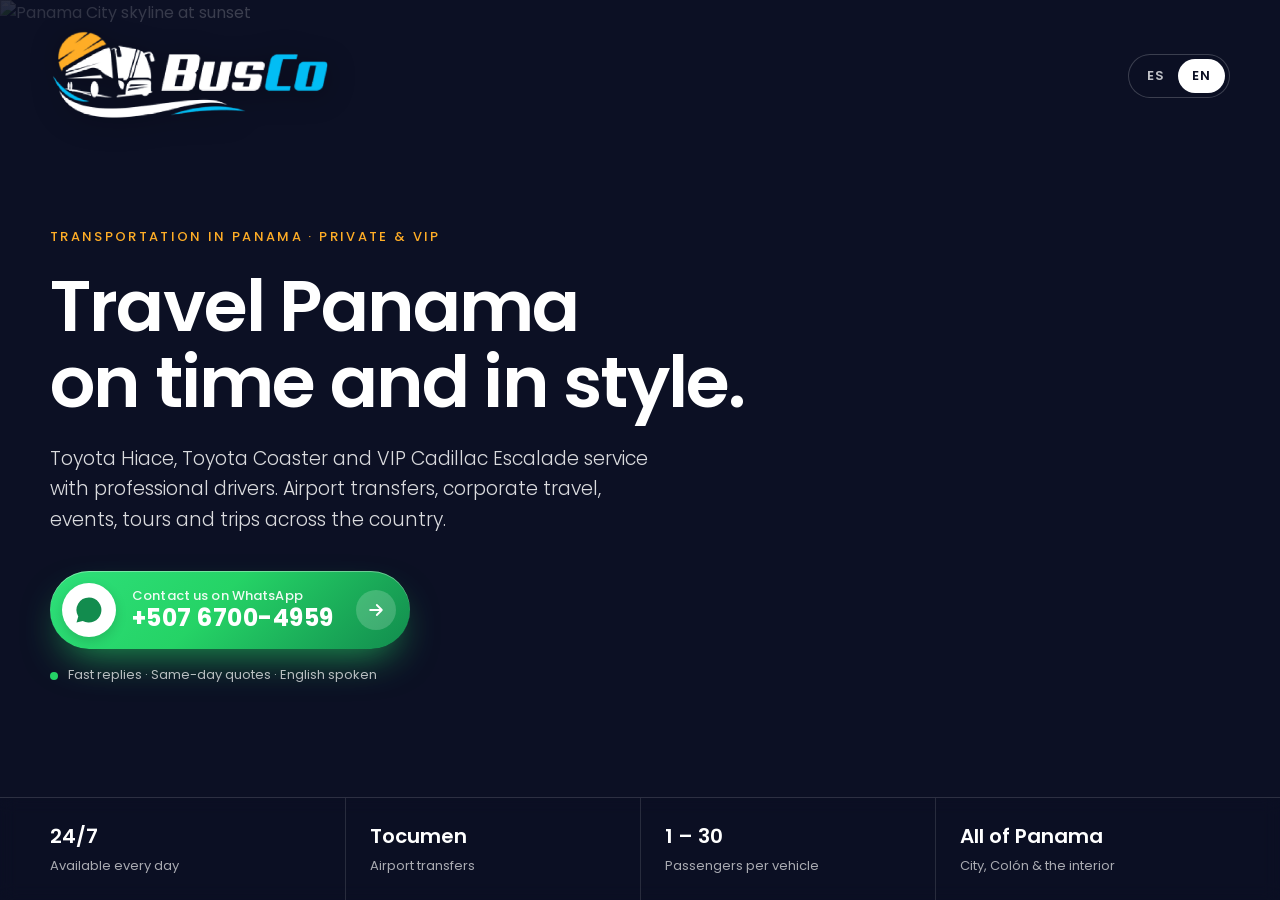
==== en/index.html @ 47177005 "Versión en inglés (/en/), selector ES|EN y SEO "transportation in Panama" Co-Authored-By: Claude Opu" ====
<!doctype html>
<html lang="en">
<head>
<meta charset="utf-8">
<meta name="viewport" content="width=device-width, initial-scale=1">
<title>Transportation in Panama | BusCo – Private Buses, Airport Transfers & VIP Escalade</title>
<meta name="description" content="Transportation in Panama with BusCo: private Toyota Hiace, Toyota Coaster and VIP Cadillac Escalade service with professional drivers. Tocumen airport transfers, tours, events, corporate travel and trips to Colón and the interior. WhatsApp +507 6700-4959.">
<meta name="keywords" content="transportation in Panama, Panama transportation, private transportation Panama, Panama airport transfer, Tocumen airport shuttle, bus rental Panama, Toyota Coaster Panama, Toyota Hiace Panama, VIP chauffeur Panama, Escalade chauffeur, Panama City tours transportation, corporate transportation Panama, Panama to Colón transfer">
<link rel="canonical" href="https://www.buscopty.com/en/">
<link rel="alternate" hreflang="es" href="https://www.buscopty.com/">
<link rel="alternate" hreflang="en" href="https://www.buscopty.com/en/">
<link rel="alternate" hreflang="x-default" href="https://www.buscopty.com/">
<meta name="theme-color" content="#2E3A6B">
<link rel="icon" href="/assets/favicon.png" type="image/png">

<meta property="og:type" content="website">
<meta property="og:locale" content="en_US">
<meta property="og:site_name" content="BusCo">
<meta property="og:title" content="Transportation in Panama | BusCo">
<meta property="og:description" content="Hiace, Coaster and VIP Escalade with professional drivers. On time, safe and comfortable. Get a quote on WhatsApp: +507 6700-4959.">
<meta property="og:url" content="https://www.buscopty.com/en/">
<meta property="og:image" content="https://images.unsplash.com/photo-1773424216455-a936cba886c3?w=1200&h=630&q=75&auto=format&fit=crop">
<meta name="twitter:card" content="summary_large_image">

<script type="application/ld+json">
{
  "@context": "https://schema.org",
  "@type": "LocalBusiness",
  "@id": "https://www.buscopty.com/#empresa",
  "name": "BusCo",
  "description": "Private transportation company in Panama: Toyota Coaster buses, Toyota Hiace vans and VIP Cadillac Escalade service.",
  "url": "https://www.buscopty.com/en/",
  "logo": "https://www.buscopty.com/assets/logo-busco.png",
  "telephone": "+507-6700-4959",
  "priceRange": "$$",
  "address": {
    "@type": "PostalAddress",
    "streetAddress": "Street Mall, Oficina 216, San Francisco",
    "addressLocality": "Ciudad de Panamá",
    "addressRegion": "Panamá",
    "addressCountry": "PA"
  },
  "areaServed": [
    {"@type": "Country", "name": "Panamá"},
    {"@type": "City", "name": "Ciudad de Panamá"},
    {"@type": "City", "name": "Colón"}
  ],
  "openingHoursSpecification": {
    "@type": "OpeningHoursSpecification",
    "dayOfWeek": ["Monday","Tuesday","Wednesday","Thursday","Friday","Saturday","Sunday"],
    "opens": "00:00",
    "closes": "23:59"
  },
  "makesOffer": [
    {"@type": "Offer", "itemOffered": {"@type": "Service", "name": "Toyota Hiace transportation"}},
    {"@type": "Offer", "itemOffered": {"@type": "Service", "name": "Toyota Coaster bus transportation"}},
    {"@type": "Offer", "itemOffered": {"@type": "Service", "name": "VIP Cadillac Escalade service"}},
    {"@type": "Offer", "itemOffered": {"@type": "Service", "name": "Tocumen International Airport transfers"}}
  ]
}
</script>

<link rel="preconnect" href="https://fonts.googleapis.com">
<link rel="preconnect" href="https://fonts.gstatic.com" crossorigin>
<link rel="preconnect" href="https://images.unsplash.com">
<link href="https://fonts.googleapis.com/css2?family=Poppins:wght@300;400;500;600;700&display=swap" rel="stylesheet">
<link rel="stylesheet" href="/styles.css">
</head>
<body>
<main class="hero">
  <img class="hero-img" src="https://images.unsplash.com/photo-1773424216455-a936cba886c3?w=2000&q=75&auto=format&fit=crop" srcset="https://images.unsplash.com/photo-1773424216455-a936cba886c3?w=900&q=70&auto=format&fit=crop 900w, https://images.unsplash.com/photo-1773424216455-a936cba886c3?w=1600&q=72&auto=format&fit=crop 1600w, https://images.unsplash.com/photo-1773424216455-a936cba886c3?w=2400&q=72&auto=format&fit=crop 2400w" sizes="100vw" alt="Panama City skyline at sunset" fetchpriority="high">
  <div class="hero-shade" aria-hidden="true"></div>

  <header class="wrap top">
    <img src="/assets/logo-busco-blanco.png" alt="BusCo private transportation in Panama" class="logo" width="942" height="318">
    <nav class="lang" aria-label="Language / Idioma">
      <a href="/" hreflang="es" lang="es">ES</a>
      <a href="/en/" hreflang="en" aria-current="page">EN</a>
    </nav>
  </header>

  <section class="wrap hero-in">
    <p class="eyebrow">Transportation in Panama · Private & VIP</p>
    <h1>Travel Panama<br>on time and in style.</h1>
    <p class="lead">Toyota Hiace, Toyota Coaster and VIP Cadillac Escalade service with professional drivers. Airport transfers, corporate travel, events, tours and trips across the country.</p>
    <a class="wa-btn" href="https://wa.me/50767004959?text=Hi%20BusCo%2C%20I%27d%20like%20a%20quote%20for%20transportation" target="_blank" rel="noopener" aria-label="Contact us on WhatsApp at +507 6700-4959">
      <span class="wa-ico"><svg viewBox="0 0 24 24" aria-hidden="true"><path fill="currentColor" d="M12 2a10 10 0 0 0-8.6 15.1L2 22l5-1.3A10 10 0 1 0 12 2Zm4.5 12.1c-.2-.1-1.5-.7-1.7-.8-.2-.1-.4-.1-.6.1l-.8 1c-.1.2-.3.2-.5.1a6.7 6.7 0 0 1-3.3-2.9c-.2-.4.2-.4.7-1.3.1-.2 0-.3 0-.4l-.8-1.9c-.2-.5-.4-.4-.6-.4h-.5a1 1 0 0 0-.7.3 3 3 0 0 0-.9 2.2 5.2 5.2 0 0 0 1.1 2.7 11.8 11.8 0 0 0 4.5 4c1.7.7 2.3.8 3.2.6.5-.1 1.5-.6 1.7-1.2.2-.6.2-1.1.2-1.2-.1-.1-.3-.2-.5-.3Z"/></svg></span>
      <span class="wa-txt"><small>Contact us on WhatsApp</small><b>+507 6700-4959</b></span>
      <span class="wa-arrow" aria-hidden="true"><svg viewBox="0 0 24 24"><path d="M5 12h14M13 6l6 6-6 6" fill="none" stroke="currentColor" stroke-width="2.2" stroke-linecap="round" stroke-linejoin="round"/></svg></span>
    </a>
    <p class="wa-note"><span class="live"></span> Fast replies · Same-day quotes · English spoken</p>
  </section>

  <footer class="trust">
    <div class="wrap trust-in">
      <div><strong>24/7</strong><span>Available every day</span></div>
      <div><strong>Tocumen</strong><span>Airport transfers</span></div>
      <div><strong>1 – 30</strong><span>Passengers per vehicle</span></div>
      <div><strong>All of Panama</strong><span>City, Colón & the interior</span></div>
    </div>
  </footer>
</main>
</body>
</html>
---- styles.css ----
:root{
  --navy:#2E3A6B; --ink-dark:#0C1024;
  --cyan:#1FB3EC; --sun:#FFAD26;
  --wa:#25D366; --wa-dark:#128C4E;
}
*{box-sizing:border-box;margin:0;padding:0}
html,body{height:100%}
body{font-family:Poppins,system-ui,-apple-system,Segoe UI,sans-serif;color:#fff;background:var(--ink-dark);line-height:1.6;-webkit-font-smoothing:antialiased}
img,svg{display:block;max-width:100%}
a{color:inherit;text-decoration:none}
.wrap{width:min(1180px,100% - 40px);margin-inline:auto}

/* Página única */
.hero{position:relative;min-height:100vh;min-height:100svh;display:flex;flex-direction:column;overflow:hidden}
.hero-img{position:absolute;inset:0;width:100%;height:100%;object-fit:cover;object-position:center 40%}
.hero-shade{position:absolute;inset:0;background:linear-gradient(180deg,rgba(12,16,36,.65) 0%,rgba(12,16,36,.15) 30%,rgba(12,16,36,.5) 65%,rgba(12,16,36,.92) 100%),linear-gradient(90deg,rgba(12,16,36,.65) 0%,rgba(12,16,36,0) 70%)}

.top{position:relative;padding-top:28px}
.logo{height:96px;width:auto;filter:drop-shadow(0 4px 14px rgba(0,0,0,.35))}

.hero-in{position:relative;flex:1;display:flex;flex-direction:column;justify-content:center;padding:48px 0 56px}
.eyebrow{font-size:13px;font-weight:500;letter-spacing:.18em;text-transform:uppercase;color:var(--sun);margin-bottom:20px}
h1{font-size:clamp(36px,5.6vw,72px);line-height:1.06;font-weight:600;letter-spacing:-.025em;max-width:880px}
.lead{font-size:clamp(16px,1.5vw,19px);font-weight:300;color:rgba(255,255,255,.85);margin:24px 0 36px;max-width:600px}

/* Botón WhatsApp */
.wa-btn{align-self:flex-start;display:inline-flex;align-items:center;gap:16px;padding:12px 14px 12px 12px;border-radius:999px;
  background:linear-gradient(135deg,#2EE07A 0%,var(--wa) 45%,var(--wa-dark) 100%);
  box-shadow:0 18px 40px -14px rgba(37,211,102,.75),inset 0 1px 0 rgba(255,255,255,.35);
  transition:transform .25s cubic-bezier(.2,.7,.2,1),box-shadow .25s ease}
.wa-btn:hover{transform:translateY(-3px);box-shadow:0 24px 48px -14px rgba(37,211,102,.9),inset 0 1px 0 rgba(255,255,255,.35)}
.wa-btn:active{transform:translateY(0) scale(.98)}
.wa-ico{display:grid;place-items:center;width:54px;height:54px;border-radius:50%;background:#fff;color:var(--wa-dark);flex:none;box-shadow:0 4px 12px rgba(0,0,0,.15)}
.wa-ico svg{width:30px;height:30px}
.wa-txt{display:flex;flex-direction:column;line-height:1.15;padding-right:6px}
.wa-txt small{font-size:13px;font-weight:500;opacity:.92;letter-spacing:.01em}
.wa-txt b{font-size:24px;font-weight:700;letter-spacing:.02em}
.wa-arrow{display:grid;place-items:center;width:40px;height:40px;border-radius:50%;background:rgba(255,255,255,.18);flex:none;transition:transform .25s ease,background .25s}
.wa-arrow svg{width:20px;height:20px}
.wa-btn:hover .wa-arrow{transform:translateX(3px);background:rgba(255,255,255,.28)}
.wa-note{display:flex;align-items:center;gap:10px;margin-top:16px;font-size:13px;color:rgba(255,255,255,.7)}
.live{width:8px;height:8px;border-radius:50%;background:var(--wa);box-shadow:0 0 0 0 rgba(37,211,102,.6);animation:live 2s ease-out infinite}
@keyframes live{0%{box-shadow:0 0 0 0 rgba(37,211,102,.6)}100%{box-shadow:0 0 0 10px rgba(37,211,102,0)}}

/* Franja inferior */
.trust{position:relative;border-top:1px solid rgba(255,255,255,.14);background:rgba(12,16,36,.55);backdrop-filter:blur(8px)}
.trust-in{display:grid;grid-template-columns:repeat(4,1fr)}
.trust-in div{padding:22px 0 22px 24px;border-left:1px solid rgba(255,255,255,.12)}
.trust-in div:first-child{border-left:none;padding-left:0}
.trust strong{display:block;font-size:20px;font-weight:600}
.trust span{font-size:13px;color:rgba(255,255,255,.65)}

@media (max-width:860px){
  .trust-in{grid-template-columns:1fr 1fr}
  .trust-in div:nth-child(3){border-left:none;padding-left:0}
  .trust-in div:nth-child(n+3){border-top:1px solid rgba(255,255,255,.12)}
}
@media (max-width:640px){
  .top{padding-top:22px}
  .logo{height:72px}
  .hero-in{padding:32px 0 36px}
  .lead{margin:18px 0 28px}
  .wa-btn{align-self:stretch}
  .wa-txt{flex:1}
  .wa-txt b{font-size:22px}
  .trust-in div{padding:16px 0 16px 16px}
  .trust strong{font-size:16px}
  .trust span{font-size:12px}
}
@media (prefers-reduced-motion:reduce){
  *{animation:none!important;transition:none!important}
}

/* Selector de idioma */
.top{display:flex;align-items:center;justify-content:space-between;gap:16px}
.lang{display:flex;padding:4px;border-radius:999px;background:rgba(12,16,36,.45);border:1px solid rgba(255,255,255,.2);backdrop-filter:blur(8px)}
.lang a{font-size:13px;font-weight:600;letter-spacing:.06em;padding:7px 14px;border-radius:999px;color:rgba(255,255,255,.75);transition:background .2s,color .2s}
.lang a:hover{color:#fff}
.lang a[aria-current="page"]{background:#fff;color:var(--ink-dark)}
.wa-txt b{white-space:nowrap}
@media (max-width:640px){ html[lang="en"] .wa-txt b{font-size:clamp(17px,5.2vw,22px)} .wa-btn{gap:12px} }
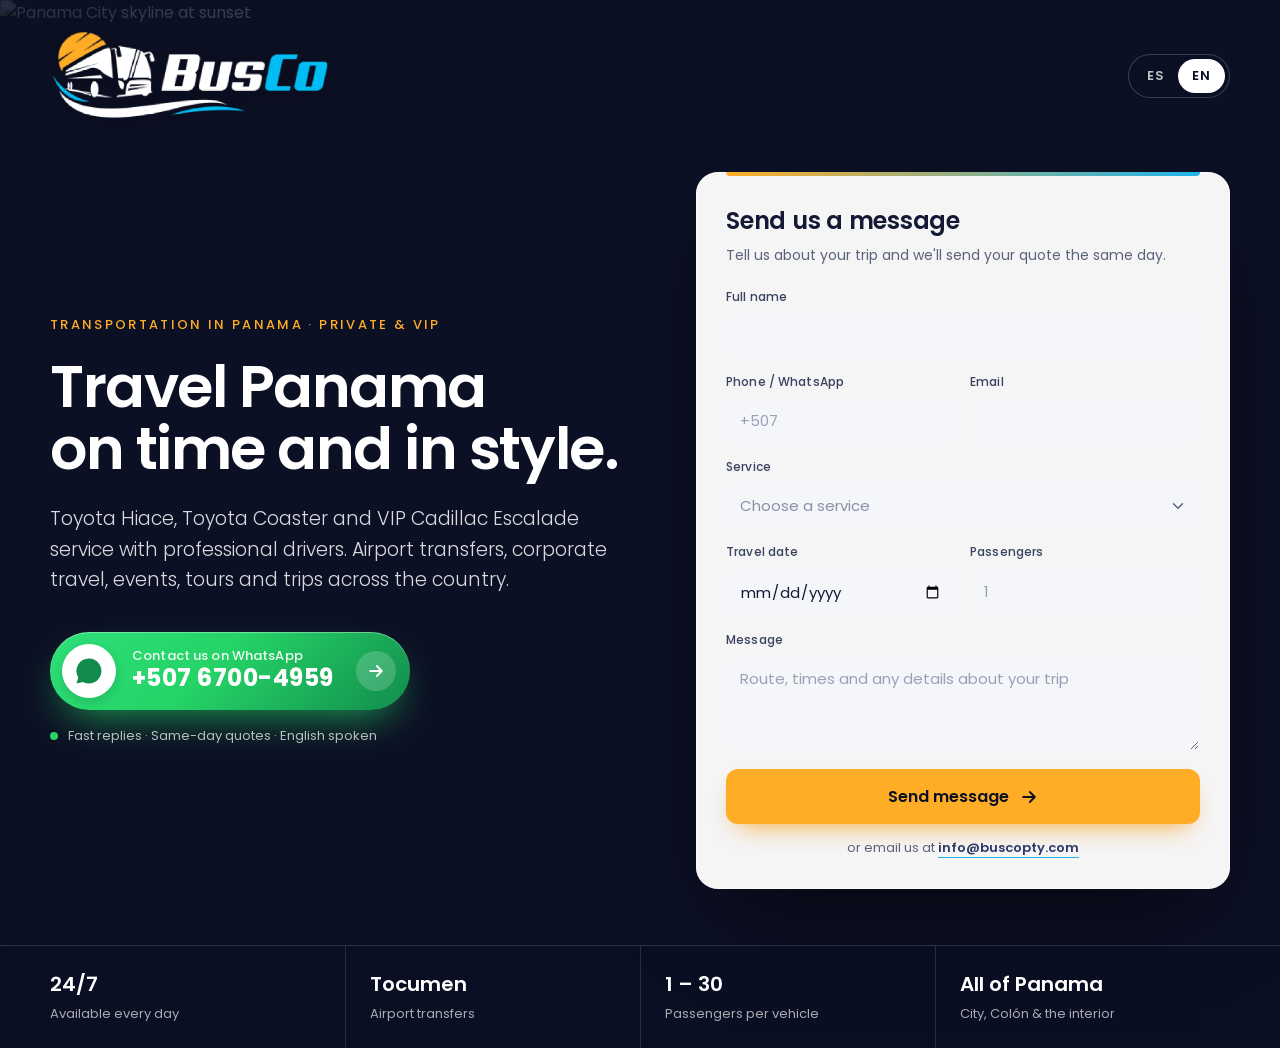
==== commit cc08d9f2: "Formulario de contacto en la portada (ES/EN) hacia info@buscopty.com Co-Authored-By: Claude Opus 5.5" ====
--- a/en/index.html
+++ b/en/index.html
@@ -32,6 +32,7 @@
   "url": "https://www.buscopty.com/en/",
   "logo": "https://www.buscopty.com/assets/logo-busco.png",
   "telephone": "+507-6700-4959",
+  "email": "info@buscopty.com",
   "priceRange": "$$",
   "address": {
     "@type": "PostalAddress",
@@ -80,6 +81,7 @@
   </header>
 
   <section class="wrap hero-in">
+    <div class="hero-copy">
     <p class="eyebrow">Transportation in Panama · Private & VIP</p>
     <h1>Travel Panama<br>on time and in style.</h1>
     <p class="lead">Toyota Hiace, Toyota Coaster and VIP Cadillac Escalade service with professional drivers. Airport transfers, corporate travel, events, tours and trips across the country.</p>
@@ -89,6 +91,35 @@
       <span class="wa-arrow" aria-hidden="true"><svg viewBox="0 0 24 24"><path d="M5 12h14M13 6l6 6-6 6" fill="none" stroke="currentColor" stroke-width="2.2" stroke-linecap="round" stroke-linejoin="round"/></svg></span>
     </a>
     <p class="wa-note"><span class="live"></span> Fast replies · Same-day quotes · English spoken</p>
+    </div>
+    <form class="form-card" id="contact" action="https://api.web3forms.com/submit" method="POST" novalidate
+      data-sending="Sending…" data-error="Something went wrong. Please try again or email info@buscopty.com.">
+      <input type="hidden" name="access_key" value="WEB3FORMS_ACCESS_KEY">
+      <input type="hidden" name="subject" value="New request from buscopty.com (EN)">
+      <input type="hidden" name="from_name" value="BusCo Website">
+      <input type="checkbox" name="botcheck" class="hp" tabindex="-1" autocomplete="off" aria-hidden="true">
+      <div class="form-head">
+        <h2>Send us a message</h2>
+        <p>Tell us about your trip and we'll send your quote the same day.</p>
+      </div>
+      <div class="fields">
+        <label class="f full"><span>Full name</span><input name="name" type="text" autocomplete="name" required></label>
+        <label class="f"><span>Phone / WhatsApp</span><input name="phone" type="tel" autocomplete="tel" inputmode="tel" placeholder="+507" required></label>
+        <label class="f"><span>Email</span><input name="email" type="email" autocomplete="email" required></label>
+        <label class="f full"><span>Service</span><select name="service" required><option value="" disabled selected>Choose a service</option><option>Airport transfer</option><option>Toyota Hiace (up to 15 pax)</option><option>Toyota Coaster (up to 30 pax)</option><option>VIP Cadillac Escalade</option><option>Tour / sightseeing</option><option>Event / wedding</option><option>Corporate transportation</option><option>Other</option></select></label>
+        <label class="f"><span>Travel date</span><input name="date" type="date"></label>
+        <label class="f"><span>Passengers</span><input name="passengers" type="number" min="1" max="60" inputmode="numeric" placeholder="1"></label>
+        <label class="f full"><span>Message</span><textarea name="message" rows="3" placeholder="Route, times and any details about your trip"></textarea></label>
+      </div>
+      <button class="send" type="submit"><span>Send message</span><svg viewBox="0 0 24 24" aria-hidden="true"><path d="M5 12h14M13 6l6 6-6 6" fill="none" stroke="currentColor" stroke-width="2.2" stroke-linecap="round" stroke-linejoin="round"/></svg></button>
+      <p class="form-alt">or email us at <a href="mailto:info@buscopty.com">info@buscopty.com</a></p>
+      <p class="form-error" role="alert" hidden></p>
+      <div class="form-ok" hidden>
+        <span class="ok-ico"><svg viewBox="0 0 24 24" aria-hidden="true"><path d="M5 12.5l4.5 4.5L19 7.5" fill="none" stroke="currentColor" stroke-width="2.6" stroke-linecap="round" stroke-linejoin="round"/></svg></span>
+        <h3>Message sent!</h3><p>Thank you, we'll get back to you very soon. For anything urgent, message us on WhatsApp.</p>
+        <button type="button" class="again">Send another message</button>
+      </div>
+    </form>
   </section>
 
   <footer class="trust">
@@ -100,5 +131,6 @@
     </div>
   </footer>
 </main>
+<script src="/form.js" defer></script>
 </body>
 </html>
--- a/styles.css
+++ b/styles.css
@@ -79,3 +79,53 @@
 .lang a[aria-current="page"]{background:#fff;color:var(--ink-dark)}
 .wa-txt b{white-space:nowrap}
 @media (max-width:640px){ html[lang="en"] .wa-txt b{font-size:clamp(17px,5.2vw,22px)} .wa-btn{gap:12px} }
+
+/* Portada con formulario */
+.hero-in{display:grid;grid-template-columns:minmax(0,1.05fr) minmax(0,.95fr);gap:56px;align-items:center}
+.hero-copy{display:flex;flex-direction:column;min-width:0}
+.hero-copy h1{font-size:clamp(34px,4.6vw,64px)}
+
+.form-card{position:relative;background:rgba(255,255,255,.96);color:#141A33;border-radius:22px;padding:30px;box-shadow:0 40px 90px -30px rgba(0,0,0,.65),0 0 0 1px rgba(255,255,255,.6) inset;backdrop-filter:blur(10px)}
+.form-card::before{content:"";position:absolute;left:30px;right:30px;top:0;height:4px;border-radius:0 0 4px 4px;background:linear-gradient(90deg,var(--sun),var(--cyan))}
+.form-head h2{font-size:24px;font-weight:600;letter-spacing:-.01em;color:#141A33}
+.form-head p{font-size:14px;color:#5B637C;margin:4px 0 20px}
+.fields{display:grid;grid-template-columns:1fr 1fr;gap:12px 14px}
+.f{display:flex;flex-direction:column;gap:6px;min-width:0}
+.f.full{grid-column:1/-1}
+.f span{font-size:12px;font-weight:500;color:#3A4260;letter-spacing:.01em}
+.f input,.f select,.f textarea{width:100%;font:inherit;font-size:15px;color:#141A33;background:#F4F6FA;border:1.5px solid transparent;border-radius:10px;padding:11px 13px;outline:none;transition:border-color .2s,background .2s,box-shadow .2s;appearance:none;-webkit-appearance:none}
+.f select{background-image:url("data:image/svg+xml,%3Csvg xmlns='http://www.w3.org/2000/svg' viewBox='0 0 24 24'%3E%3Cpath d='M6 9l6 6 6-6' stroke='%235B637C' stroke-width='2' fill='none' stroke-linecap='round'/%3E%3C/svg%3E");background-repeat:no-repeat;background-position:right 12px center;background-size:18px;padding-right:38px}
+.f select:invalid{color:#8A91A8}
+.f textarea{resize:vertical;min-height:84px}
+.f input::placeholder,.f textarea::placeholder{color:#9AA1B6}
+.f input:focus,.f select:focus,.f textarea:focus{background:#fff;border-color:var(--cyan);box-shadow:0 0 0 4px rgba(31,179,236,.15)}
+.f.invalid input,.f.invalid select{border-color:#E5484D;background:#FFF5F5}
+.send{margin-top:18px;width:100%;display:flex;align-items:center;justify-content:center;gap:10px;font:inherit;font-size:16px;font-weight:600;color:#0C1024;background:var(--sun);border:0;border-radius:12px;padding:15px 20px;cursor:pointer;box-shadow:0 12px 26px -12px rgba(245,154,12,.9);transition:transform .2s,background .2s,box-shadow .2s}
+.send svg{width:20px;height:20px;transition:transform .2s}
+.send:hover{background:#FFBC4A;transform:translateY(-1px)}
+.send:hover svg{transform:translateX(3px)}
+.send:active{transform:scale(.99)}
+.send:disabled{opacity:.7;cursor:progress}
+.form-alt{text-align:center;font-size:13px;color:#5B637C;margin-top:14px}
+.form-alt a{color:var(--navy);font-weight:600;border-bottom:1.5px solid var(--cyan)}
+.form-error{margin-top:12px;font-size:13px;color:#C62828;background:#FFF1F1;border-radius:8px;padding:10px 12px}
+.hp{position:absolute;left:-9999px;opacity:0;pointer-events:none}
+.form-ok{position:absolute;inset:0;border-radius:22px;background:#fff;display:flex;flex-direction:column;align-items:center;justify-content:center;text-align:center;padding:32px;gap:8px}
+.form-ok[hidden]{display:none}
+.ok-ico{display:grid;place-items:center;width:64px;height:64px;border-radius:50%;background:#E7F9EE;color:#16A34A;margin-bottom:8px}
+.ok-ico svg{width:32px;height:32px}
+.form-ok h3{font-size:22px;font-weight:600}
+.form-ok p{color:#5B637C;font-size:15px;max-width:320px}
+.again{margin-top:10px;font:inherit;font-size:14px;font-weight:600;color:var(--navy);background:none;border:0;border-bottom:1.5px solid var(--cyan);cursor:pointer;padding:2px 0}
+
+@media (max-width:980px){
+  .hero-in{grid-template-columns:1fr;gap:36px;padding-bottom:48px}
+  .form-card{max-width:560px}
+}
+@media (max-width:640px){
+  .form-card{padding:24px 18px;border-radius:18px}
+  .form-card::before{left:18px;right:18px}
+  .fields{grid-template-columns:1fr;gap:12px}
+  .f input[type=date]{min-height:46px}
+  .f input,.f select,.f textarea{font-size:16px}
+}
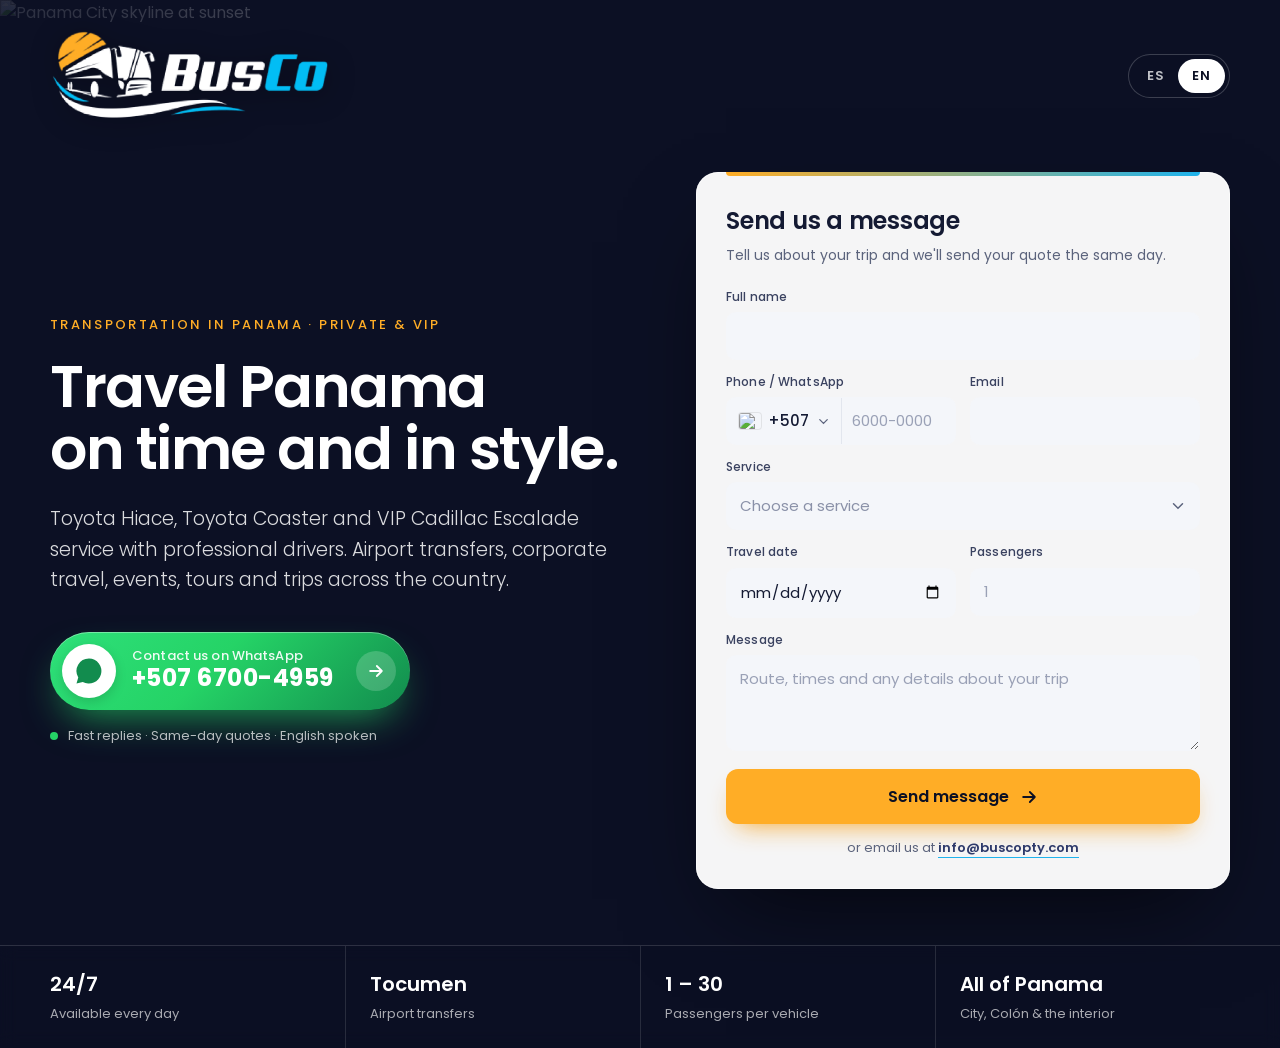
==== commit 82c0bc78: "Selector de código de país con bandera en el teléfono Co-Authored-By: Claude Opus 5.5 <noreply@anthr" ====
--- a/en/index.html
+++ b/en/index.html
@@ -94,7 +94,7 @@
     </div>
     <form class="form-card" id="contact" action="https://api.web3forms.com/submit" method="POST" novalidate
       data-sending="Sending…" data-error="Something went wrong. Please try again or email info@buscopty.com.">
-      <input type="hidden" name="access_key" value="WEB3FORMS_ACCESS_KEY">
+      <input type="hidden" name="access_key" value="e31294d4-28ee-43cc-a6aa-b04af35aa92d">
       <input type="hidden" name="subject" value="New request from buscopty.com (EN)">
       <input type="hidden" name="from_name" value="BusCo Website">
       <input type="checkbox" name="botcheck" class="hp" tabindex="-1" autocomplete="off" aria-hidden="true">
@@ -104,7 +104,17 @@
       </div>
       <div class="fields">
         <label class="f full"><span>Full name</span><input name="name" type="text" autocomplete="name" required></label>
-        <label class="f"><span>Phone / WhatsApp</span><input name="phone" type="tel" autocomplete="tel" inputmode="tel" placeholder="+507" required></label>
+        <div class="f"><span id="tel-l">Phone / WhatsApp</span>
+          <div class="tel">
+            <button type="button" class="cc" aria-haspopup="listbox" aria-expanded="false"><img src="https://flagcdn.com/w40/pa.png" alt="" width="22" height="16"><b>+507</b><svg viewBox="0 0 24 24" aria-hidden="true"><path d="M6 9l6 6 6-6" stroke="currentColor" stroke-width="2" fill="none" stroke-linecap="round"/></svg></button>
+            <input type="tel" autocomplete="tel-national" inputmode="tel" placeholder="6000-0000" aria-labelledby="tel-l" required>
+            <div class="cc-panel" data-empty="No results" hidden>
+              <input type="search" placeholder="Search country or code" aria-label="Search country or code" autocomplete="off">
+              <ul role="listbox" aria-label="Phone / WhatsApp"></ul>
+            </div>
+          </div>
+          <input type="hidden" name="phone">
+        </div>
         <label class="f"><span>Email</span><input name="email" type="email" autocomplete="email" required></label>
         <label class="f full"><span>Service</span><select name="service" required><option value="" disabled selected>Choose a service</option><option>Airport transfer</option><option>Toyota Hiace (up to 15 pax)</option><option>Toyota Coaster (up to 30 pax)</option><option>VIP Cadillac Escalade</option><option>Tour / sightseeing</option><option>Event / wedding</option><option>Corporate transportation</option><option>Other</option></select></label>
         <label class="f"><span>Travel date</span><input name="date" type="date"></label>
@@ -131,6 +141,7 @@
     </div>
   </footer>
 </main>
+<script src="/phone.js" defer></script>
 <script src="/form.js" defer></script>
 </body>
 </html>
--- a/styles.css
+++ b/styles.css
@@ -129,3 +129,29 @@
   .f input[type=date]{min-height:46px}
   .f input,.f select,.f textarea{font-size:16px}
 }
+
+/* Teléfono con código de país */
+.tel{position:relative;display:flex;background:#F4F6FA;border:1.5px solid transparent;border-radius:10px;transition:border-color .2s,background .2s,box-shadow .2s}
+.tel:focus-within{background:#fff;border-color:var(--cyan);box-shadow:0 0 0 4px rgba(31,179,236,.15)}
+.f.invalid .tel{border-color:#E5484D;background:#FFF5F5}
+.f .tel input[type=tel]{flex:1;min-width:0;background:transparent;border:0;box-shadow:none;padding-left:10px}
+.cc{display:flex;align-items:center;gap:7px;flex:none;font:inherit;font-size:15px;color:#141A33;background:none;border:0;border-right:1.5px solid #E2E6EE;padding:0 10px 0 12px;cursor:pointer;border-radius:10px 0 0 10px}
+.cc:hover{background:rgba(46,58,107,.05)}
+.cc img{width:22px;height:16px;object-fit:cover;border-radius:3px;box-shadow:0 0 0 1px rgba(0,0,0,.08)}
+.cc b{font-weight:500}
+.cc svg{flex:none;width:15px;height:15px;color:#5B637C;transition:transform .2s}
+.cc[aria-expanded=true] svg{transform:rotate(180deg)}
+.cc-panel{position:absolute;z-index:20;top:calc(100% + 6px);left:-1.5px;width:300px;max-width:calc(100vw - 56px);background:#fff;border-radius:12px;box-shadow:0 24px 50px -12px rgba(12,16,36,.35),0 0 0 1px rgba(12,16,36,.08);padding:8px;color:#141A33}
+.cc-panel[hidden]{display:none}
+.f .cc-panel input{background:#F4F6FA;padding:9px 12px;font-size:14px;margin-bottom:6px}
+.cc-panel ul{list-style:none;max-height:240px;overflow-y:auto;overscroll-behavior:contain}
+.cc-panel li{display:flex;align-items:center;gap:10px;padding:8px 10px;border-radius:8px;font-size:14px;cursor:pointer}
+.cc-panel li:hover{background:#F4F6FA}
+.cc-panel li[aria-selected=true]{background:rgba(31,179,236,.12);font-weight:500}
+.cc-panel li.sep{margin-bottom:5px;position:relative}
+.cc-panel li.sep::after{content:"";position:absolute;left:10px;right:10px;bottom:-3px;height:1px;background:#E2E6EE}
+.cc-panel li img{width:22px;height:16px;object-fit:cover;border-radius:3px;flex:none;box-shadow:0 0 0 1px rgba(0,0,0,.08)}
+.cc-panel li span{flex:1;min-width:0;overflow:hidden;text-overflow:ellipsis;white-space:nowrap}
+.cc-panel li em{font-style:normal;color:#5B637C;font-size:13px}
+.cc-panel li.empty{color:#8A91A8;cursor:default}
+@media (max-width:640px){ .cc-panel{width:100%;left:0;max-width:none} .cc-panel li{padding:10px} }
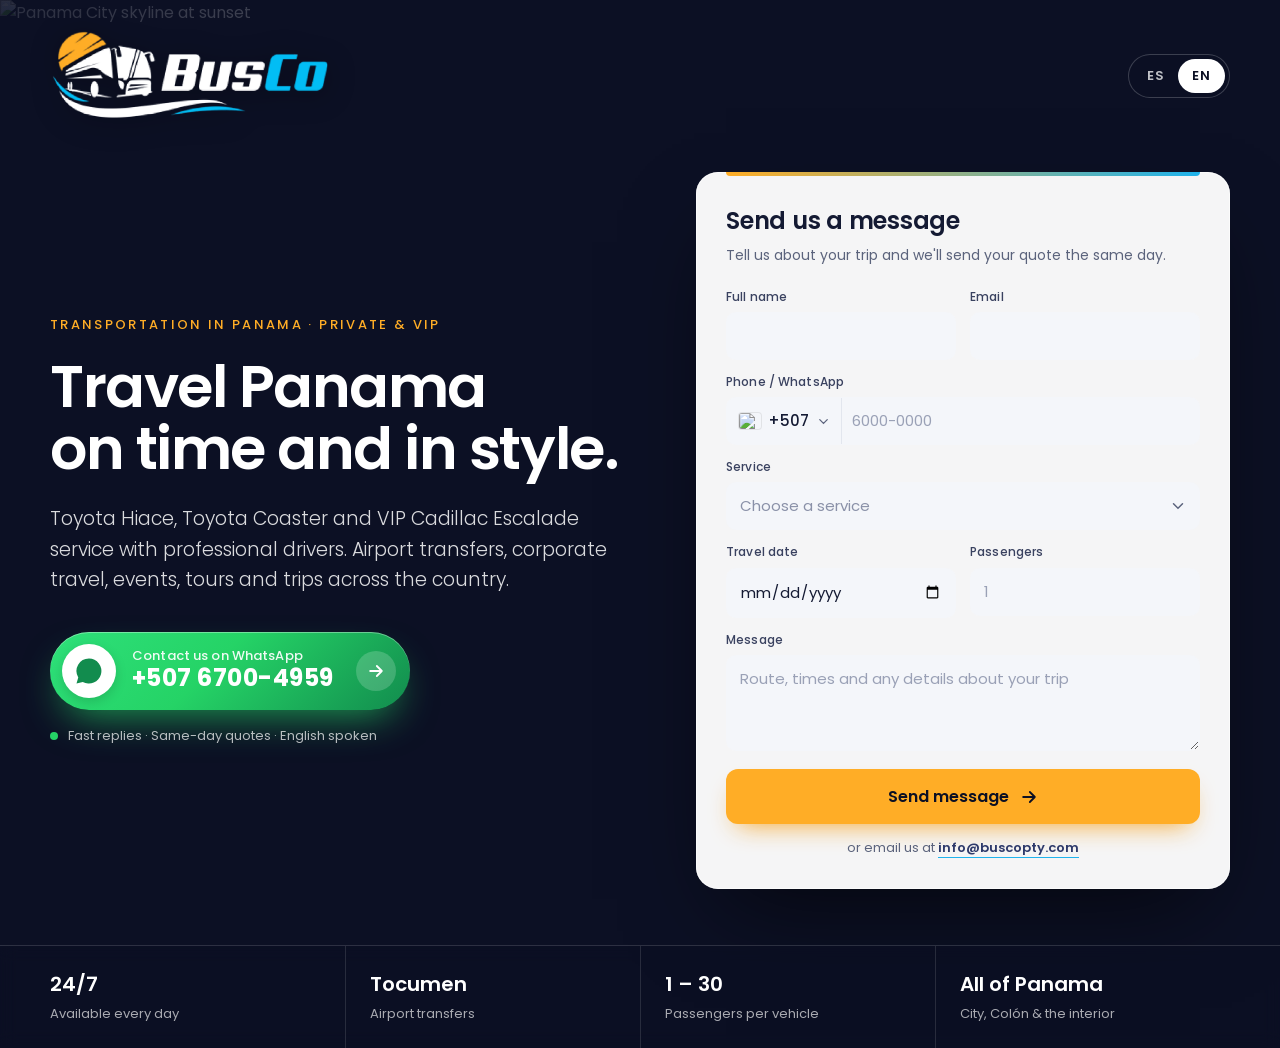
==== commit de7f656d: "Teléfono a ancho completo en el formulario Co-Authored-By: Claude Opus 5.5 <noreply@anthropic.com>" ====
--- a/en/index.html
+++ b/en/index.html
@@ -103,8 +103,9 @@
         <p>Tell us about your trip and we'll send your quote the same day.</p>
       </div>
       <div class="fields">
-        <label class="f full"><span>Full name</span><input name="name" type="text" autocomplete="name" required></label>
-        <div class="f"><span id="tel-l">Phone / WhatsApp</span>
+        <label class="f"><span>Full name</span><input name="name" type="text" autocomplete="name" required></label>
+        <label class="f"><span>Email</span><input name="email" type="email" autocomplete="email" required></label>
+        <div class="f full"><span id="tel-l">Phone / WhatsApp</span>
           <div class="tel">
             <button type="button" class="cc" aria-haspopup="listbox" aria-expanded="false"><img src="https://flagcdn.com/w40/pa.png" alt="" width="22" height="16"><b>+507</b><svg viewBox="0 0 24 24" aria-hidden="true"><path d="M6 9l6 6 6-6" stroke="currentColor" stroke-width="2" fill="none" stroke-linecap="round"/></svg></button>
             <input type="tel" autocomplete="tel-national" inputmode="tel" placeholder="6000-0000" aria-labelledby="tel-l" required>
@@ -115,7 +116,6 @@
           </div>
           <input type="hidden" name="phone">
         </div>
-        <label class="f"><span>Email</span><input name="email" type="email" autocomplete="email" required></label>
         <label class="f full"><span>Service</span><select name="service" required><option value="" disabled selected>Choose a service</option><option>Airport transfer</option><option>Toyota Hiace (up to 15 pax)</option><option>Toyota Coaster (up to 30 pax)</option><option>VIP Cadillac Escalade</option><option>Tour / sightseeing</option><option>Event / wedding</option><option>Corporate transportation</option><option>Other</option></select></label>
         <label class="f"><span>Travel date</span><input name="date" type="date"></label>
         <label class="f"><span>Passengers</span><input name="passengers" type="number" min="1" max="60" inputmode="numeric" placeholder="1"></label>
